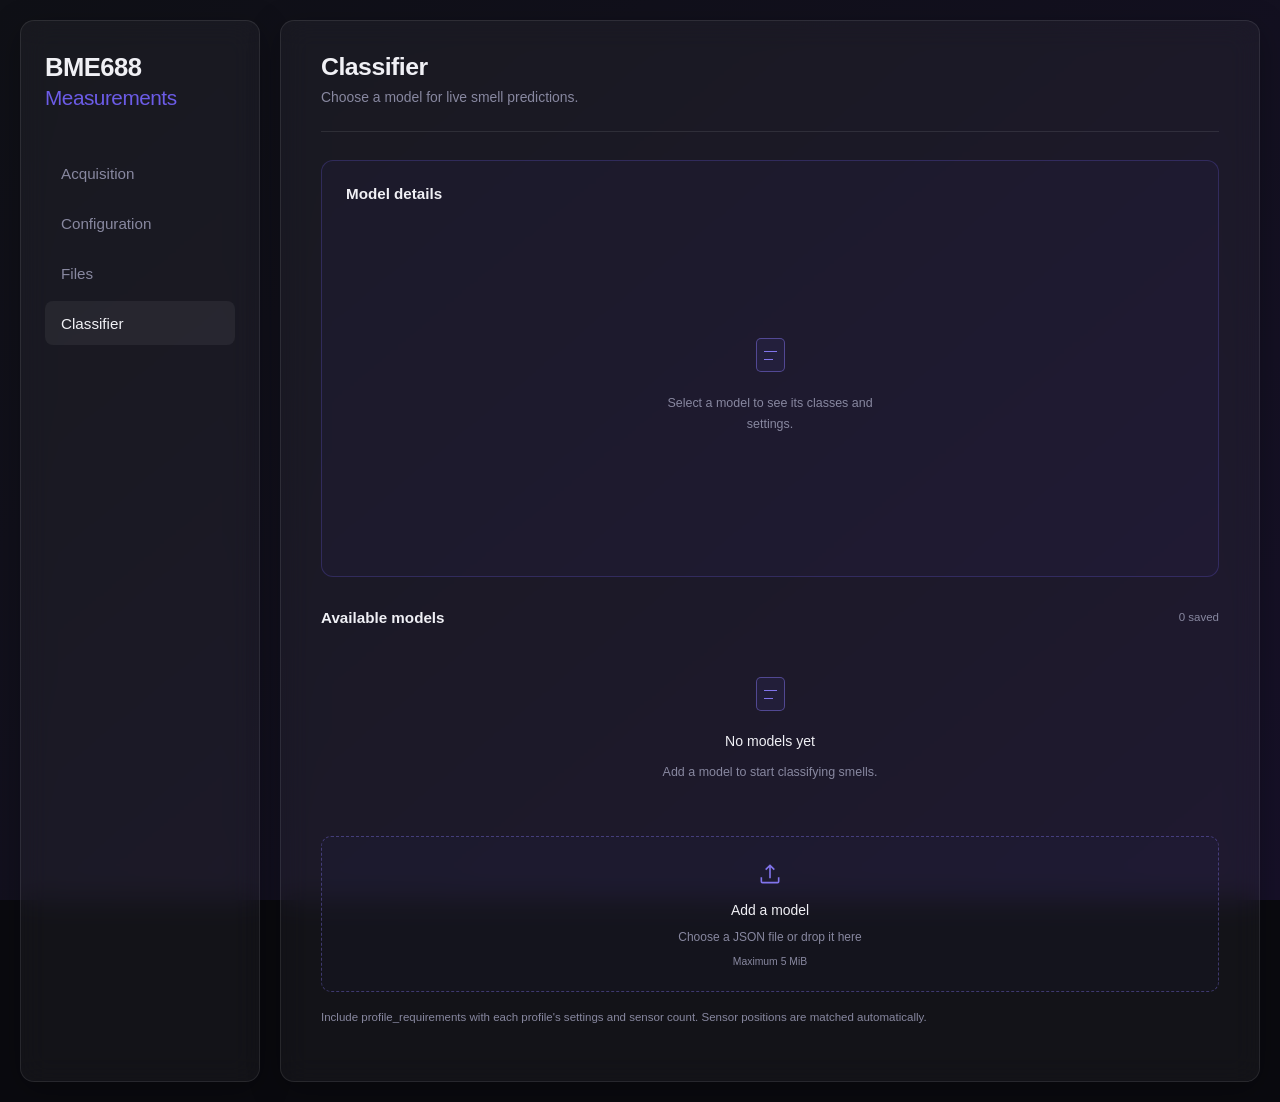
==== interface/classifier.html @ 6afa2d67 "added classifier page with profile checks" ====
<!DOCTYPE html>
<html lang="en">
<head>
    <meta charset="UTF-8">
    <meta name="viewport" content="width=device-width, initial-scale=1.0">
    <title>BME688 Measurements – Classifier</title>
    <link rel="stylesheet" href="css/styles.css">
    <link rel="stylesheet" href="css/classifier.css">
</head>
<body>
    <header class="mobile-topbar">
        <span class="mobile-logo">BME688 <span>Measurements</span></span>
        <div class="mobile-nav-links">
            <a href="index.html">Acquisition</a>
            <a href="config.html">Config</a>
            <a href="files.html">Files</a>
            <a href="classifier.html" class="active" aria-current="page">Classifier</a>
        </div>
    </header>

    <div class="desktop-layout">
        <aside class="sidebar glass-panel">
            <div class="logo">
                <h2>BME688<br><span>Measurements</span></h2>
            </div>
            <nav>
                <a href="index.html">Acquisition</a>
                <a href="config.html">Configuration</a>
                <a href="files.html">Files</a>
                <a href="classifier.html" class="active" aria-current="page">Classifier</a>
            </nav>
        </aside>

        <main class="content-area classifier-content">
            <section id="classifier-panel" class="classifier-panel glass-panel" aria-labelledby="classifier-heading" hidden>
                <div class="classifier-page-header">
                    <div>
                        <h1 id="classifier-heading">Classifier</h1>
                        <p>Choose a model for live smell predictions.</p>
                    </div>
                </div>

                <div class="classifier-layout">
                    <section class="classifier-details" aria-labelledby="classifier-details-heading">
                        <div class="classifier-section-heading">
                            <h2 id="classifier-details-heading">Selected model</h2>
                        </div>
                        <div id="classifier-details-empty" class="classifier-details-empty">
                            <span class="model-symbol" aria-hidden="true"></span>
                            <p>Select a model to see its classes and settings.</p>
                        </div>
                        <div id="classifier-details-body" hidden>
                            <h3 id="classifier-model-name" class="classifier-model-name"></h3>
                            <p id="classifier-model-description" class="classifier-model-description"></p>
                            <div class="classifier-detail-section">
                                <h4>Smell classes</h4>
                                <div class="classifier-tags" id="classifier-classes"></div>
                            </div>
                            <dl class="classifier-facts" id="classifier-facts"></dl>
                            <div class="classifier-detail-section">
                                <h4>Required heater profiles</h4>
                                <div class="classifier-tags profile-tags" id="classifier-profiles"></div>
                                <p class="classifier-profile-note">Match the profile settings and number of sensors. You can assign them to any sensor positions.</p>
                            </div>
                            <details class="classifier-settings">
                                <summary>Model settings <span class="classifier-chevron" aria-hidden="true"></span></summary>
                                <dl class="classifier-facts" id="classifier-file-facts"></dl>
                                <button id="classifier-remove" class="btn classifier-remove-button" type="button">Remove model</button>
                            </details>
                        </div>
                    </section>

                    <section class="classifier-library" aria-labelledby="classifier-library-heading">
                        <div class="classifier-section-heading">
                            <h2 id="classifier-library-heading">Available models</h2>
                            <span id="classifier-count" class="classifier-label">0 saved</span>
                        </div>
                        <div id="classifier-list" class="classifier-list"></div>
                        <div id="classifier-empty" class="classifier-empty" hidden>
                            <span class="model-symbol" aria-hidden="true"></span>
                            <h3>No models yet</h3>
                            <p>Add a model to start classifying smells.</p>
                        </div>
                        <p class="classifier-inline-notice" id="classifier-notice" role="status" aria-live="polite"></p>
                        <div class="classifier-add-model" id="classifier-add-model">
                            <label class="classifier-upload" id="classifier-upload" for="classifier-file">
                                <svg viewBox="0 0 24 24" fill="none" stroke="currentColor" stroke-width="1.5" aria-hidden="true"><path d="M12 16V4m-4 4 4-4 4 4M4 15v4a1 1 0 0 0 1 1h14a1 1 0 0 0 1-1v-4"/></svg>
                                <strong>Add a model</strong>
                                <span>Choose a JSON file or drop it here</span>
                                <small>Maximum 5 MiB</small>
                                <input id="classifier-file" type="file" accept=".json,application/json">
                            </label>
                            <p class="classifier-profile-note classifier-upload-note">Include profile_requirements with each profile's settings and sensor count. Sensor positions are matched automatically.</p>
                        </div>
                    </section>
                </div>
            </section>
        </main>
    </div>

    <dialog class="session-dialog" id="classifier-remove-dialog" aria-labelledby="classifier-remove-title">
        <form class="session-form" method="dialog">
            <h3 id="classifier-remove-title">Remove this model?</h3>
            <p id="classifier-remove-message"></p>
            <div class="session-actions">
                <button class="btn btn-outline" value="cancel">Cancel</button>
                <button class="btn classifier-remove-button" value="remove">Remove</button>
            </div>
        </form>
    </dialog>

    <script src="js/heater-profiles.js"></script>
    <script src="js/classifier-store.js"></script>
    <script src="js/classifier.js"></script>
</body>
</html>
---- interface/css/styles.css ----
/* variables */
:root {
    --bg:            #0a0a0f;
    --bg-grad:       linear-gradient(140deg, #0f1016 0%, #161028 100%);
    --glass:         rgba(255,255,255,0.04);
    --glass-border:  rgba(255,255,255,0.09);
    --text:          #f0f0f5;
    --muted:         #8888a0;
    --primary:       #6c5ce7;
    --primary-h:     #8174eb;
    --success:       #00b894;
    --danger:        #d63031;
    --danger-h:      #e74c3c;
    --sidebar-w:     240px;
    --topbar-h:      60px;
    --font-ui:       'Outfit', sans-serif;
    --font-data:     'Inter', sans-serif;
    --radius:        14px;
}

/* base */
*, *::before, *::after { box-sizing: border-box; margin: 0; padding: 0; }

body {
    background: var(--bg) var(--bg-grad) fixed;
    color: var(--text);
    font-family: var(--font-data);
    min-height: 100dvh;
    -webkit-font-smoothing: antialiased;
}

.glass-panel {
    background: var(--glass);
    backdrop-filter: blur(14px);
    -webkit-backdrop-filter: blur(14px);
    border: 1px solid var(--glass-border);
    border-radius: var(--radius);
    box-shadow: 0 8px 32px rgba(0,0,0,0.28);
}

/* mobile navigation */
.mobile-topbar {
    display: none;
    position: fixed;
    top: 0; left: 0; right: 0;
    height: var(--topbar-h);
    z-index: 100;
    background: rgba(10,10,15,0.92);
    backdrop-filter: blur(16px);
    -webkit-backdrop-filter: blur(16px);
    border-bottom: 1px solid var(--glass-border);
    padding: 0 1.2rem;
    align-items: center;
    justify-content: space-between;
}

.mobile-logo {
    font-family: var(--font-ui);
    font-weight: 800;
    font-size: 1.1rem;
    letter-spacing: -0.3px;
}
.mobile-logo span {
    color: var(--primary);
    font-weight: 300;
}

.mobile-nav-links {
    display: flex;
    gap: 0.4rem;
}
.mobile-nav-links a {
    text-decoration: none;
    color: var(--muted);
    padding: 0.45rem 0.9rem;
    border-radius: 8px;
    font-size: 0.9rem;
    font-weight: 500;
    transition: background 0.2s, color 0.2s;
}
.mobile-nav-links a.active,
.mobile-nav-links a:hover {
    background: rgba(255,255,255,0.07);
    color: var(--text);
}

/* desktop layout */
.desktop-layout {
    display: flex;
    min-height: 100dvh;
    padding: 1.25rem;
    gap: 1.25rem;
}

.sidebar {
    width: var(--sidebar-w);
    flex-shrink: 0;
    padding: 2rem 1.5rem;
    display: flex;
    flex-direction: column;
}

.logo h2 {
    font-family: var(--font-ui);
    font-weight: 800;
    font-size: 1.6rem;
    line-height: 1.15;
    letter-spacing: -0.5px;
}
.logo h2 span {
    color: var(--primary);
    font-weight: 300;
    font-size: 1.3rem;
}

nav {
    margin-top: 2.5rem;
    display: flex;
    flex-direction: column;
    gap: 0.35rem;
}
nav a {
    text-decoration: none;
    color: var(--muted);
    padding: 0.85rem 1rem;
    border-radius: 8px;
    font-weight: 500;
    font-size: 0.95rem;
    transition: background 0.2s, color 0.2s;
}
nav a:hover,
nav a.active {
    background: rgba(255,255,255,0.06);
    color: var(--text);
}

.content-area {
    flex: 1;
    display: flex;
    flex-direction: column;
    min-width: 0;
}

/* acquisition */
.acq-layout {
    display: flex;
    gap: 1.25rem;
    flex: 1;
    align-items: stretch;
}

.acquisition-panel {
    display: flex;
    flex-direction: column;
    align-items: center;
    justify-content: center;
    gap: 1.75rem;
    padding: 3rem 2rem;
    flex: 1;
}

.duration-control {
    width: 220px;
    display: flex;
    flex-direction: column;
    gap: 7px;
    text-align: center;
}
.duration-control label {
    color: var(--muted);
    font-size: 0.78rem;
    font-weight: 600;
    letter-spacing: 0.06em;
    text-transform: uppercase;
}
.duration-control span {
    color: var(--muted);
    font-size: 0.72rem;
    line-height: 1.35;
}
.duration-control select:disabled {
    cursor: default;
    opacity: 0.55;
}

.massive-toggle {
    width: 190px;
    height: 190px;
    border-radius: 50%;
    border: 4px solid rgba(255,255,255,0.09);
    font-family: var(--font-ui);
    font-weight: 800;
    font-size: 2.2rem;
    color: #fff;
    cursor: pointer;
    transition: transform 0.35s cubic-bezier(0.175,0.885,0.32,1.275),
                box-shadow 0.35s ease,
                background 0.25s ease;
}
.massive-toggle.start {
    background: var(--primary);
}
.massive-toggle.start:hover {
    background: var(--primary-h);
    transform: translateY(-5px);
    box-shadow: 0 20px 45px rgba(108,92,231,0.45);
}
.massive-toggle.start:active { transform: translateY(1px); }

.massive-toggle.stop {
    background: var(--danger);
}
.massive-toggle.stop:hover {
    background: var(--danger-h);
    transform: translateY(-5px);
    box-shadow: 0 20px 45px rgba(214,48,49,0.45);
}

.status-log {
    display: flex;
    flex-direction: column;
    align-items: center;
    gap: 6px;
    min-height: 52px;
    text-align: center;
    transition: opacity 0.3s;
}

.success-text  { color: var(--success); font-weight: 500; font-size: 0.95rem; }
.stopped-text  { color: var(--muted);   font-weight: 400; font-size: 0.9rem;  }

.session-dialog {
    width: min(420px, calc(100% - 2rem));
    max-height: calc(100dvh - 2rem);
    margin: auto;
    padding: 0;
    color: var(--text);
    background: #15131f;
    border: 1px solid var(--glass-border);
    border-radius: var(--radius);
    box-shadow: 0 20px 70px rgba(0,0,0,0.6);
    overflow-y: auto;
}
.session-dialog::backdrop {
    background: rgba(0,0,0,0.72);
    backdrop-filter: blur(5px);
}
.session-form {
    display: flex;
    flex-direction: column;
    gap: 0.9rem;
    padding: 1.6rem;
}
.session-form h3 {
    font-family: var(--font-ui);
    font-size: 1.2rem;
}
.session-form > p:not(.session-error) {
    color: var(--muted);
    font-size: 0.86rem;
}
.session-form label {
    color: var(--muted);
    font-size: 0.78rem;
    font-weight: 600;
    text-transform: uppercase;
    letter-spacing: 0.06em;
    margin-top: 0.35rem;
}
.session-error {
    min-height: 1.1rem;
    color: var(--danger);
    font-size: 0.82rem;
}
.session-actions {
    display: flex;
    justify-content: flex-end;
    gap: 0.75rem;
}
.session-actions .btn {
    min-width: 100px;
}

.mini-sensor-grid {
    display: grid;
    grid-template-columns: repeat(4, 1fr);
    gap: 12px;
    margin-top: 0.5rem;
    justify-items: center;
    width: 140px;
}
.mini-sensor-dot {
    width: 18px;
    height: 18px;
    border-radius: 50%;
    background: var(--dot-color, var(--muted));
    box-shadow: 0 0 6px var(--dot-color, transparent), inset 0 2px 4px rgba(0,0,0,0.3);
}

.live-data-panel {
    width: 440px;
    flex: 0 0 440px;
    display: flex;
    flex-direction: column;
    padding: 1.75rem;
    min-width: 0;
}

.live-header {
    display: flex;
    justify-content: space-between;
    align-items: center;
    margin-bottom: 1.5rem;
    padding-bottom: 1rem;
    border-bottom: 1px solid var(--glass-border);
}
.live-header h3 {
    font-family: var(--font-ui);
    font-size: 1.1rem;
    font-weight: 600;
}

.update-badge {
    font-size: 0.78rem;
    color: var(--muted);
    background: rgba(0,0,0,0.22);
    padding: 4px 10px;
    border-radius: 20px;
    border: 1px solid var(--glass-border);
}
.update-badge.live {
    color: var(--success);
    border-color: var(--success);
}

.live-readings {
    flex: 1;
    display: grid;
    grid-template-columns: repeat(2, minmax(0, 1fr));
    gap: 0.8rem;
    align-content: start;
    width: 100%;
    min-width: 0;
}

.idle-msg {
    color: var(--muted);
    font-size: 0.9rem;
    font-style: italic;
    margin: auto;
    text-align: center;
}

.live-readings > .idle-msg {
    grid-column: 1 / -1;
    justify-self: center;
}

.reading-row {
    display: flex;
    flex-direction: column;
    gap: 0.6rem;
}

.reading-card {
    background: rgba(0,0,0,0.2);
    border: 1px solid var(--glass-border);
    border-radius: 12px;
    padding: 1.2rem 1.2rem;
    display: flex;
    flex-direction: column;
    gap: 12px;
    min-width: 0;
}
.reading-card .rc-label {
    font-size: 0.8rem;
    color: var(--primary);
    text-transform: uppercase;
    letter-spacing: 0.08em;
    font-weight: 700;
    border-bottom: 1px solid rgba(255,255,255,0.06);
    padding-bottom: 8px;
    text-align: center;
    overflow-wrap: anywhere;
}
.rc-metrics {
    display: grid;
    grid-template-columns: repeat(2, minmax(0, 1fr));
    gap: 12px 8px;
    align-items: end;
    justify-items: center;
}
.rc-metric {
    display: flex;
    flex-direction: column;
    gap: 2px;
    align-items: center;
    min-width: 0;
    text-align: center;
}
.rc-metric:nth-child(3) {
    grid-column: 1 / -1;
}
.rc-metric.gas-metric {
    width: auto;
    grid-column: 1 / -1;
}
.rc-m-label {
    font-size: 0.65rem;
    color: var(--muted);
    letter-spacing: 0.1em;
    font-weight: 600;
}
.reading-card .rc-value {
    font-family: var(--font-ui);
    font-size: 1.4rem;
    font-weight: 700;
    letter-spacing: -0.5px;
    color: #fff;
    max-width: 100%;
    white-space: nowrap;
}
.reading-card .rc-unit {
    font-size: 0.85rem;
    color: var(--muted);
    margin-left: 3px;
    font-weight: 500;
}



.live-footer {
    margin-top: 1.25rem;
    padding-top: 0.75rem;
    border-top: 1px solid var(--glass-border);
    font-size: 0.78rem;
    color: var(--muted);
    text-align: right;
}

/* configuration */
.config-content {
    justify-content: flex-start;
}

.config-layout {
    display: flex;
    flex-direction: column;
    gap: 1.5rem;
    align-items: stretch;
}

.preset-card {
    padding: 2rem 2.5rem;
    display: flex;
    flex-direction: column;
}

.sensor-grid-card {
    padding: 2rem 2.5rem;
    display: flex;
    flex-direction: column;
}

.preset-card h3, .sensor-grid-card h3 {
    font-family: var(--font-ui);
    font-size: 1.15rem;
    font-weight: 600;
}

.preset-header {
    display: flex;
    flex-wrap: wrap;
    gap: 10px;
    align-items: center;
    margin-bottom: 1.5rem;
    border-bottom: 1px solid var(--glass-border);
    padding-bottom: 1rem;
    position: relative;
}

.preset-list {
    display: flex;
    gap: 8px;
    flex-wrap: wrap;
    flex: 1;
}

.preset-actions {
    display: flex;
    align-items: center;
    gap: 8px;
    z-index: 10;
}

.preset-help {
    position: static;
}

.preset-help-button {
    width: 24px;
    height: 24px;
    padding: 0;
    display: grid;
    place-items: center;
    border: 1px solid var(--glass-border);
    border-radius: 50%;
    background: transparent;
    color: var(--muted);
    font-family: var(--font-ui);
    font-size: 0.78rem;
    font-weight: 700;
    cursor: default;
    transition: color 0.2s, border-color 0.2s, background 0.2s;
}

.preset-help-button:hover,
.preset-help-button:focus-visible,
.preset-help.is-open .preset-help-button {
    color: var(--text);
    border-color: var(--primary);
    background: rgba(108,92,231,0.12);
    outline: none;
}

.preset-help-card {
    position: absolute;
    top: calc(100% + 10px);
    left: 50%;
    width: 290px;
    padding: 14px;
    border: 1px solid var(--glass-border);
    border-radius: 10px;
    background: #171720;
    box-shadow: 0 12px 30px rgba(0,0,0,0.38);
    color: var(--muted);
    font-size: 0.76rem;
    line-height: 1.4;
    opacity: 0;
    visibility: hidden;
    transform: translate(-50%, -4px);
    transition: opacity 0.15s, transform 0.15s, visibility 0.15s;
}

.preset-help-button:focus-visible + .preset-help-card,
.preset-help.is-open .preset-help-card {
    opacity: 1;
    visibility: visible;
    transform: translate(-50%, 0);
}

@media (hover: hover) {
    .preset-help:hover .preset-help-card {
        opacity: 1;
        visibility: visible;
        transform: translate(-50%, 0);
    }
}

.preset-help-card p {
    margin-bottom: 9px;
    color: var(--text);
}

.preset-help-card dl {
    display: grid;
    gap: 5px;
}

.preset-help-card dl div {
    display: grid;
    grid-template-columns: 64px 1fr;
    gap: 8px;
}

.preset-help-card dt {
    color: var(--primary-h);
    font-weight: 700;
}

.preset-pill {
    padding: 6px 14px;
    border-radius: 20px;
    font-size: 0.85rem;
    font-weight: 600;
    cursor: pointer;
    border: 1px solid transparent;
    background: rgba(0,0,0,0.3);
    color: var(--muted);
    transition: all 0.2s;
    display: flex;
    align-items: center;
    gap: 6px;
}
.preset-pill .color-dot {
    width: 10px; 
    height: 10px; 
    border-radius: 50%;
}
.preset-pill.active {
    background: rgba(255,255,255,0.1);
    color: var(--text);
    border-color: currentColor;
}

.preset-delete-btn {
    background: none;
    border: none;
    color: inherit;
    cursor: pointer;
    font-size: 1rem;
    line-height: 1;
    padding: 0 0 0 4px;
    opacity: 0.4;
    transition: opacity 0.2s;
    font-weight: 700;
}
.preset-delete-btn:hover {
    opacity: 1;
}

.editor-row {
    display: flex;
    gap: 1rem;
    margin-bottom: 1.25rem;
    flex-wrap: wrap;
}

.field-group {
    display: flex;
    flex-direction: column;
    gap: 6px;
    flex: 1;
    min-width: 180px;
}
.field-group label,
.steps-label {
    font-size: 0.82rem;
    color: var(--muted);
    font-weight: 500;
    text-transform: uppercase;
    letter-spacing: 0.06em;
}

.text-input {
    background: rgba(0,0,0,0.22);
    border: 1px solid var(--glass-border);
    color: var(--text);
    padding: 0.75rem 1rem;
    border-radius: 8px;
    font-family: var(--font-data);
    font-size: 0.95rem;
    outline: none;
    transition: border-color 0.2s;
    width: 100%;
}
.text-input:focus { border-color: var(--primary); }

select {
    background: rgba(0,0,0,0.22);
    border: 1px solid var(--glass-border);
    color: var(--text);
    padding: 0.75rem 1rem;
    border-radius: 8px;
    font-family: var(--font-data);
    font-size: 0.95rem;
    outline: none;
    transition: border-color 0.2s;
    appearance: none;
    cursor: pointer;
    width: 100%;
}
select:focus { border-color: var(--primary); }

.steps-section {
    display: flex;
    flex-direction: column;
    gap: 6px;
}

.steps-container {
    display: flex;
    gap: 8px;
    overflow-x: auto;
    padding-bottom: 8px;
}

.step-input-group {
    display: flex;
    flex-direction: column;
    align-items: center;
    background: rgba(0,0,0,0.22);
    padding: 8px 6px;
    border-radius: 8px;
    border: 1px solid var(--glass-border);
    min-width: 58px;
    flex-shrink: 0;
}
.step-input-group span {
    font-size: 0.65rem;
    color: var(--muted);
    margin-bottom: 4px;
    text-transform: uppercase;
    font-weight: 600;
}
.step-input-group input {
    width: 100%;
    background: transparent;
    border: none;
    border-bottom: 1px solid rgba(255,255,255,0.18);
    color: var(--text);
    text-align: center;
    font-size: 0.95rem;
    padding: 4px 0;
    margin-bottom: 6px;
    outline: none;
    font-family: var(--font-ui);
    font-weight: 600;
    -moz-appearance: textfield;
}
.step-input-group input:last-child { margin-bottom: 0; }
.step-input-group input:focus { border-bottom-color: var(--primary); }
.step-input-group input[type="number"]::-webkit-inner-spin-button,
.step-input-group input[type="number"]::-webkit-outer-spin-button { -webkit-appearance: none; }

.sensor-grid {
    display: grid;
    grid-template-columns: repeat(4, 1fr);
    gap: 16px;
    margin-top: 1.25rem;
}
.sensor-item {
    background: rgba(0,0,0,0.3);
    border: 2px solid var(--glass-border);
    border-radius: 12px;
    padding: 1.25rem 1rem;
    text-align: center;
    cursor: pointer;
    transition: all 0.2s;
    display: flex;
    flex-direction: column;
    gap: 5px;
    position: relative;
    overflow: hidden;
}
.sensor-item::before {
    content: '';
    position: absolute;
    top: 0; left: 0; right: 0; bottom: 0;
    background: currentColor;
    opacity: 0.1;
    z-index: 0;
}
.sensor-item:hover {
    transform: translateY(-2px);
    box-shadow: 0 4px 12px rgba(0,0,0,0.2);
}
.sensor-item h4 {
    font-family: var(--font-ui);
    font-size: 1.2rem;
    margin: 0;
    position: relative;
    z-index: 1;
    color: #fff;
}
.sensor-item span {
    font-size: 0.75rem;
    font-weight: 600;
    opacity: 0.9;
    position: relative;
    z-index: 1;
    color: #fff;
}

.muted-text {
    color: var(--muted);
}

.btn {
    border: none;
    padding: 0.8rem 1.8rem;
    border-radius: 8px;
    font-family: var(--font-ui);
    font-weight: 600;
    cursor: pointer;
    transition: background 0.2s, box-shadow 0.2s, transform 0.15s;
    font-size: 1rem;
}
.btn-sm {
    padding: 6px 12px;
    font-size: 0.85rem;
}
.btn-outline {
    background: transparent;
    border: 1px solid var(--primary);
    color: var(--primary);
}
.btn-outline:hover {
    background: var(--primary);
    color: #fff;
}
.btn-primary { background: var(--primary); color: #fff; }
.btn-primary:hover {
    background: var(--primary-h);
    box-shadow: 0 0 18px rgba(108,92,231,0.4);
}
.btn-primary:active { transform: translateY(1px); }

/* files */
.files-content {
    justify-content: flex-start;
}

.files-panel {
    padding: 2rem 2.5rem;
    min-height: calc(100dvh - 2.5rem);
}

.files-header {
    display: flex;
    align-items: center;
    justify-content: space-between;
    gap: 2rem;
    padding-bottom: 1.5rem;
    border-bottom: 1px solid var(--glass-border);
}

.files-header h1 {
    font-family: var(--font-ui);
    font-size: 1.55rem;
    letter-spacing: -0.02em;
}

.files-header p {
    margin-top: 0.35rem;
    color: var(--muted);
    font-size: 0.87rem;
}

.file-search {
    width: min(320px, 42%);
    display: flex;
    align-items: center;
    gap: 0.7rem;
    padding: 0 0.9rem;
    border: 1px solid var(--glass-border);
    border-radius: 9px;
    background: rgba(0,0,0,0.2);
}

.file-search:focus-within {
    border-color: var(--primary);
}

.file-search input {
    width: 100%;
    min-width: 0;
    padding: 0.75rem 0;
    border: 0;
    outline: 0;
    background: transparent;
    color: var(--text);
    font: inherit;
    font-size: 0.87rem;
}

.file-search input::-webkit-search-cancel-button {
    filter: invert(1);
    opacity: 0.5;
}

.search-icon {
    width: 14px;
    height: 14px;
    flex: 0 0 auto;
    border: 1.5px solid var(--muted);
    border-radius: 50%;
    position: relative;
}

.search-icon::after {
    content: '';
    width: 6px;
    height: 1.5px;
    position: absolute;
    right: -5px;
    bottom: -2px;
    background: var(--muted);
    transform: rotate(45deg);
    border-radius: 2px;
}

.files-summary {
    display: flex;
    align-items: center;
    gap: 0.65rem;
    padding: 1.15rem 0 0.2rem;
    color: var(--muted);
    font-size: 0.76rem;
}

.files-summary i {
    width: 3px;
    height: 3px;
    border-radius: 50%;
    background: var(--muted);
    opacity: 0.55;
}

.selection-bar {
    min-height: 48px;
    display: flex;
    align-items: center;
    justify-content: space-between;
    gap: 1rem;
    margin-top: 1rem;
    padding: 0.55rem 0.65rem 0.55rem 1rem;
    border: 1px solid rgba(108,92,231,0.4);
    border-radius: 9px;
    background: rgba(108,92,231,0.1);
    color: var(--primary-h);
    font-size: 0.8rem;
    font-weight: 600;
}

.selection-bar[hidden] {
    display: none;
}

.selection-bar > div {
    display: flex;
    align-items: center;
    gap: 0.45rem;
}

.selection-clear {
    padding: 0.45rem 0.7rem;
    border: 0;
    background: transparent;
    color: var(--muted);
    font: inherit;
    font-size: 0.75rem;
    cursor: pointer;
}

.selection-clear:hover {
    color: var(--text);
}

.delete-action {
    padding: 0.45rem 0.7rem;
    border: 1px solid rgba(214,48,49,0.5);
    border-radius: 7px;
    background: transparent;
    color: #ff7675;
    font: inherit;
    font-size: 0.72rem;
    font-weight: 600;
    cursor: pointer;
}

.delete-action:hover {
    border-color: var(--danger);
    background: rgba(214,48,49,0.12);
}

.measurement-list {
    display: flex;
    flex-direction: column;
}

.measurement-group {
    padding: 1.6rem 0;
    border-bottom: 1px solid var(--glass-border);
}

.measurement-group:last-child {
    border-bottom: 0;
}

.measurement-heading {
    display: flex;
    align-items: center;
    gap: 0.8rem;
    margin-bottom: 0.9rem;
}

.measurement-title {
    min-width: 0;
    flex: 1;
}

.measurement-heading h2 {
    font-family: var(--font-ui);
    font-size: 1rem;
    font-weight: 650;
}

.measurement-heading p {
    margin-top: 0.12rem;
    color: var(--muted);
    font-size: 0.73rem;
}

.folder-icon {
    width: 30px;
    height: 23px;
    flex: 0 0 auto;
    position: relative;
    border: 1px solid rgba(129,116,235,0.6);
    border-radius: 4px;
    background: rgba(108,92,231,0.13);
}

.folder-icon::before {
    content: '';
    width: 12px;
    height: 4px;
    position: absolute;
    top: -5px;
    left: 3px;
    border: 1px solid rgba(129,116,235,0.6);
    border-bottom: 0;
    border-radius: 3px 3px 0 0;
    background: rgba(108,92,231,0.13);
}

.select-control {
    width: 18px;
    height: 18px;
    flex: 0 0 18px;
    display: inline-grid;
    place-items: center;
    cursor: pointer;
}

.select-control input {
    position: absolute;
    opacity: 0;
    pointer-events: none;
}

.select-control span {
    width: 16px;
    height: 16px;
    display: block;
    position: relative;
    border: 1px solid rgba(255,255,255,0.24);
    border-radius: 4px;
    background: rgba(0,0,0,0.18);
}

.select-control input:focus-visible + span {
    outline: 2px solid var(--primary);
    outline-offset: 2px;
}

.select-control input:checked + span,
.select-control input:indeterminate + span {
    border-color: var(--primary);
    background: var(--primary);
}

.select-control input:checked + span::after {
    content: '';
    width: 7px;
    height: 4px;
    position: absolute;
    left: 3px;
    top: 4px;
    border-left: 1.5px solid #fff;
    border-bottom: 1.5px solid #fff;
    transform: rotate(-45deg);
}

.select-control input:indeterminate + span::after {
    content: '';
    width: 8px;
    height: 1.5px;
    position: absolute;
    left: 3px;
    top: 6px;
    border-radius: 2px;
    background: #fff;
}

.download-action,
.icon-download,
.file-download {
    border: 1px solid rgba(108,92,231,0.55);
    background: transparent;
    color: var(--primary-h);
    font-family: var(--font-ui);
    cursor: pointer;
    transition: color 0.2s, border-color 0.2s, background 0.2s;
}

.download-action:hover,
.icon-download:hover,
.file-download:hover {
    border-color: var(--primary);
    background: rgba(108,92,231,0.14);
    color: var(--text);
}

.download-action {
    display: inline-flex;
    align-items: center;
    justify-content: center;
    gap: 0.45rem;
    padding: 0.48rem 0.7rem;
    border-radius: 7px;
    font-size: 0.72rem;
    font-weight: 600;
}

.run-list {
    display: flex;
    flex-direction: column;
    gap: 0.55rem;
    padding-left: 2.65rem;
}

.run-item {
    border: 1px solid var(--glass-border);
    border-radius: 10px;
    background: rgba(0,0,0,0.16);
    overflow: hidden;
}

.run-head {
    min-height: 58px;
    display: grid;
    grid-template-columns: 18px minmax(210px, 1fr) 72px 70px 68px 34px;
    align-items: center;
    gap: 0.7rem;
    padding: 0.55rem 0.7rem 0.55rem 1rem;
}

.run-head:hover {
    background: rgba(255,255,255,0.035);
}

.run-toggle {
    width: 100%;
    min-width: 0;
    display: grid;
    grid-template-columns: 16px minmax(0, 1fr);
    align-items: center;
    gap: 0.8rem;
    padding: 0;
    border: 0;
    background: transparent;
    color: var(--text);
    text-align: left;
    cursor: pointer;
}

.run-toggle:hover {
    color: var(--primary-h);
}

.run-chevron {
    width: 7px;
    height: 7px;
    border-right: 1.5px solid var(--muted);
    border-bottom: 1.5px solid var(--muted);
    transform: rotate(-45deg);
    transition: transform 0.18s;
}

.run-item.is-open .run-chevron {
    transform: rotate(45deg) translate(-2px, -2px);
}

.run-primary {
    min-width: 0;
    display: flex;
    flex-direction: column;
    gap: 0.2rem;
}

.run-primary strong {
    font-size: 0.85rem;
    font-weight: 550;
}

.run-primary small {
    overflow: hidden;
    color: var(--muted);
    font-size: 0.69rem;
    text-overflow: ellipsis;
    white-space: nowrap;
}

.run-meta,
.run-size,
.file-size {
    color: var(--muted);
    font-size: 0.75rem;
    white-space: nowrap;
}

.run-size,
.file-size {
    text-align: right;
}

.icon-download {
    width: 34px;
    height: 34px;
    display: inline-grid;
    place-items: center;
    border-radius: 6px;
}

.run-files {
    display: none;
    border-top: 1px solid var(--glass-border);
    background: rgba(0,0,0,0.13);
}

.run-item.is-open .run-files {
    display: block;
}

.file-row {
    min-height: 49px;
    display: grid;
    grid-template-columns: 18px 36px minmax(0, 1fr) 60px 105px;
    align-items: center;
    gap: 0.8rem;
    padding: 0.45rem 1rem;
    border-bottom: 1px solid rgba(255,255,255,0.045);
}

.file-row:last-child {
    border-bottom: 0;
}

.csv-badge {
    padding: 3px 5px;
    border: 1px solid rgba(0,184,148,0.35);
    border-radius: 4px;
    background: rgba(0,184,148,0.08);
    color: var(--success);
    font-size: 0.6rem;
    font-weight: 700;
    text-align: center;
}

.file-name {
    min-width: 0;
    overflow: hidden;
    font-size: 0.78rem;
    text-overflow: ellipsis;
    white-space: nowrap;
}

.file-download {
    display: inline-flex;
    align-items: center;
    justify-content: center;
    gap: 0.45rem;
    padding: 0.42rem 0.65rem;
    border-radius: 6px;
    font-size: 0.72rem;
    font-weight: 600;
}

.download-icon {
    width: 11px;
    height: 11px;
    position: relative;
    border-bottom: 1.5px solid currentColor;
}

.download-icon::before {
    content: '';
    width: 1.5px;
    height: 8px;
    position: absolute;
    left: 5px;
    top: -2px;
    background: currentColor;
}

.download-icon::after {
    content: '';
    width: 5px;
    height: 5px;
    position: absolute;
    left: 3px;
    top: 2px;
    border-right: 1.5px solid currentColor;
    border-bottom: 1.5px solid currentColor;
    transform: rotate(45deg);
}

.files-empty {
    min-height: 360px;
    display: flex;
    flex-direction: column;
    align-items: center;
    justify-content: center;
    text-align: center;
}

.files-empty[hidden] {
    display: none;
}

.files-loading,
.files-locked {
    min-height: 300px;
    display: flex;
    flex-direction: column;
    align-items: center;
    justify-content: center;
    color: var(--muted);
    font-size: 0.85rem;
    text-align: center;
}

.files-loading[hidden],
.files-locked[hidden] {
    display: none;
}

.files-locked h2 {
    color: var(--danger-h);
    font-family: var(--font-ui);
    font-size: 1rem;
}

.files-locked p {
    margin-top: 0.45rem;
}

.files-empty h2 {
    margin-top: 1rem;
    font-family: var(--font-ui);
    font-size: 1rem;
}

.files-empty p {
    margin-top: 0.4rem;
    color: var(--muted);
    font-size: 0.8rem;
}

.empty-folder {
    width: 46px;
    height: 34px;
    border: 1px solid var(--glass-border);
    border-radius: 6px;
    background: rgba(255,255,255,0.025);
}

.files-notice {
    position: fixed;
    left: 50%;
    bottom: 1.5rem;
    z-index: 200;
    max-width: calc(100% - 2rem);
    padding: 0.7rem 1rem;
    border: 1px solid var(--glass-border);
    border-radius: 8px;
    background: #1c1a28;
    box-shadow: 0 10px 35px rgba(0,0,0,0.45);
    color: var(--text);
    font-size: 0.78rem;
    opacity: 0;
    pointer-events: none;
    transform: translate(-50%, 12px);
    transition: opacity 0.2s, transform 0.2s;
}

.files-notice.is-visible {
    opacity: 1;
    transform: translate(-50%, 0);
}

.files-notice.is-error {
    border-color: rgba(214,48,49,0.55);
    color: #ff7675;
}

.confirm-overlay {
    position: fixed;
    inset: 0;
    z-index: 300;
    display: grid;
    place-items: center;
    padding: 1rem;
    background: rgba(5,4,10,0.72);
    backdrop-filter: blur(5px);
}

.confirm-overlay[hidden] {
    display: none;
}

.confirm-dialog {
    width: min(410px, 100%);
    padding: 1.4rem;
    border: 1px solid var(--glass-border);
    border-radius: 12px;
    background: #1c1a28;
    box-shadow: 0 20px 60px rgba(0,0,0,0.55);
}

.confirm-dialog h2 {
    font-family: var(--font-ui);
    font-size: 1rem;
}

.confirm-dialog p {
    margin-top: 0.55rem;
    color: var(--muted);
    font-size: 0.8rem;
    line-height: 1.55;
}

.confirm-actions {
    display: flex;
    justify-content: flex-end;
    gap: 0.6rem;
    margin-top: 1.3rem;
}

.confirm-cancel,
.confirm-delete {
    padding: 0.55rem 0.85rem;
    border-radius: 7px;
    font: inherit;
    font-size: 0.76rem;
    font-weight: 600;
    cursor: pointer;
}

.confirm-cancel {
    border: 1px solid var(--glass-border);
    background: transparent;
    color: var(--text);
}

.confirm-delete {
    border: 1px solid var(--danger);
    background: var(--danger);
    color: #fff;
}

.confirm-cancel:disabled,
.confirm-delete:disabled {
    cursor: default;
    opacity: 0.55;
}

.files-busy .folder-download,
.files-busy .run-download,
.files-busy .file-download,
.files-busy #selection-download {
    opacity: 0.5;
    pointer-events: none;
}

/* phone layout */
@media (max-width: 720px) {
    .mobile-topbar  { display: flex; }
    .sidebar        { display: none; }

    .desktop-layout {
        padding: calc(var(--topbar-h) + 1rem) 1rem 1rem;
        flex-direction: column;
        gap: 1rem;
        min-height: unset;
    }

    .acq-layout {
        flex-direction: column;
        gap: 1rem;
    }

    .acquisition-panel {
        width: 100%;
        padding: 2.5rem 1.5rem;
        gap: 1.5rem;
    }

    .massive-toggle {
        width: 160px;
        height: 160px;
        font-size: 1.9rem;
    }

    .session-dialog {
        width: calc(100% - 1.5rem);
        max-height: calc(100dvh - 1.5rem);
    }

    .session-form {
        padding: 1.25rem;
        gap: 0.8rem;
    }

    .session-form .text-input {
        min-height: 48px;
        font-size: 1rem;
    }

    .session-actions {
        display: grid;
        grid-template-columns: 1fr 1fr;
    }

    .session-actions .btn {
        width: 100%;
        min-width: 0;
        min-height: 46px;
        padding: 0.7rem;
    }

    .live-data-panel {
        width: 100%;
        flex: 1 1 auto;
        padding: 1.25rem;
    }

    .config-card,
    .preset-card,
    .sensor-grid-card {
        padding: 1.25rem;
        min-width: 0;
    }

    .config-row {
        flex-direction: column;
        gap: 1rem;
    }

    .field-group {
        min-width: 100%;
    }

    .preset-actions {
        width: 100%;
        justify-content: flex-end;
    }

    .preset-header,
    .preset-list,
    .preset-editor,
    .steps-section {
        min-width: 0;
    }

    .preset-help-card {
        width: min(290px, calc(100vw - 3rem));
    }

    .sensor-grid {
        grid-template-columns: repeat(2, 1fr);
    }

    .mobile-topbar {
        padding: 0 0.75rem;
    }

    .mobile-logo span {
        display: none;
    }

    .mobile-logo,
    .mobile-nav-links {
        flex: 0 0 auto;
    }

    .mobile-nav-links {
        gap: 0.1rem;
    }

    .mobile-nav-links a {
        padding: 0.42rem 0.55rem;
        font-size: 0.76rem;
        white-space: nowrap;
    }

    .files-content,
    .files-panel {
        width: 100%;
        min-width: 0;
        min-height: calc(100dvh - var(--topbar-h) - 2rem);
    }

    .files-panel {
        padding: 1.25rem;
    }

    .files-header {
        align-items: stretch;
        flex-direction: column;
        gap: 1rem;
    }

    .file-search {
        width: 100%;
    }

    .files-summary {
        flex-wrap: wrap;
    }

    .measurement-group {
        padding: 1.35rem 0;
    }

    .run-list {
        padding-left: 0;
    }

    .run-toggle {
        grid-template-columns: 12px minmax(0, 1fr);
        gap: 0.65rem;
    }

    .run-head {
        grid-template-columns: 18px minmax(0, 1fr) auto auto;
        min-width: 0;
        padding: 0.7rem 0.75rem;
    }

    .run-meta {
        display: none;
    }

    .file-row {
        grid-template-columns: 18px 32px minmax(0, 1fr) 34px;
        gap: 0.6rem;
        padding: 0.55rem 0.75rem;
    }

    .run-size,
    .file-size {
        display: none;
    }

    .file-download {
        width: 34px;
        height: 34px;
        padding: 0;
    }

    .file-download span:last-child {
        display: none;
    }

    .folder-download span:last-child {
        display: none;
    }

    .folder-download {
        width: 34px;
        height: 34px;
        padding: 0;
    }

    .selection-bar {
        align-items: flex-start;
        flex-direction: column;
        padding-left: 0.75rem;
    }

    .selection-bar > div {
        width: 100%;
        justify-content: flex-end;
    }

    .selection-bar .download-action {
        padding: 0.48rem 0.6rem;
    }
}
---- interface/css/classifier.css ----
/* classifier and prediction */
.classifier-text-link {
    color: var(--primary-h);
    text-decoration: none;
    font-size: 0.82rem;
    font-weight: 500;
}
.classifier-text-link:hover { color: var(--text); }
.classifier-label {
    color: var(--muted);
    font-size: 0.72rem;
    line-height: 1.5;
}

.acq-layout {
    display: grid;
    grid-template-columns: minmax(260px, 0.9fr) minmax(340px, 1.1fr);
}
.acquisition-panel { min-width: 0; }
.prediction-panel {
    display: flex;
    flex-direction: column;
    min-width: 0;
    padding: 1.75rem;
}
.prediction-panel .live-header {
    gap: 1rem;
    margin-bottom: 1.25rem;
}
.prediction-model {
    display: flex;
    align-items: center;
    justify-content: space-between;
    gap: 1rem;
}
.prediction-model > div { min-width: 0; }
.prediction-model p {
    margin-top: 0.25rem;
    font-size: 0.87rem;
    overflow-wrap: anywhere;
}
.prediction-manage-button {
    display: inline-flex;
    align-items: center;
    justify-content: center;
    flex-shrink: 0;
    min-height: 44px;
    padding: 0.55rem 0.85rem;
    border: 1px solid rgba(129,116,235,0.3);
    border-radius: 6px;
    background: rgba(108,92,231,0.06);
    color: var(--primary-h);
    font-size: 0.75rem;
    text-decoration: none;
    transition: background 0.2s, border-color 0.2s;
}
.prediction-manage-button:hover {
    background: rgba(108,92,231,0.14);
    border-color: var(--primary-h);
}
.prediction-result {
    flex: 1;
    padding: 2rem 0 1.5rem;
}
.prediction-summary {
    display: flex;
    align-items: center;
    justify-content: space-between;
    gap: 1rem;
    padding: 1.5rem;
    border: 1px solid rgba(108,92,231,0.25);
    border-radius: 12px;
    background: rgba(108,92,231,0.08);
}
.prediction-summary > div:first-child { min-width: 0; }
.prediction-summary h2 {
    margin-top: 0.4rem;
    font-family: var(--font-ui);
    font-size: clamp(1.8rem, 3vw, 2.7rem);
    font-weight: 700;
    letter-spacing: -0.035em;
    overflow-wrap: anywhere;
}
.prediction-confidence {
    display: flex;
    flex-direction: column;
    align-items: flex-end;
    flex-shrink: 0;
    gap: 0.3rem;
}
.prediction-confidence strong {
    font-family: var(--font-ui);
    font-size: 2.1rem;
    color: var(--primary-h);
    letter-spacing: -0.045em;
}
.prediction-confidence strong span { font-size: 1.1rem; margin-left: 2px; }
.prediction-confidence > span { color: var(--muted); font-size: 0.65rem; }
.prediction-explanation {
    margin-top: 0.9rem;
    color: var(--muted);
    font-size: 0.78rem;
    line-height: 1.6;
}
.prediction-scores { margin-top: 1.9rem; }
.prediction-scores h4 {
    margin-bottom: 1.25rem;
    font-size: 0.78rem;
    color: var(--muted);
    font-weight: 500;
}
.prediction-score + .prediction-score { margin-top: 1.05rem; }
.prediction-score > div:first-child {
    display: flex;
    align-items: baseline;
    justify-content: space-between;
    gap: 1rem;
    margin-bottom: 0.55rem;
    color: var(--muted);
    font-size: 0.8rem;
    font-variant-numeric: tabular-nums;
}
.prediction-score > div:first-child > span:first-child { overflow-wrap: anywhere; }
.prediction-score.is-leading > div:first-child { color: var(--text); }
.prediction-score-track,
.prediction-progress {
    height: 5px;
    background: rgba(255,255,255,0.07);
    border-radius: 8px;
    overflow: hidden;
}
.prediction-score-track > span,
.prediction-progress > span {
    display: block;
    height: 100%;
    border-radius: inherit;
    background: #555365;
}
.prediction-score.is-leading .prediction-score-track > span,
.prediction-progress > span { background: var(--primary-h); }
.prediction-footer {
    display: flex;
    justify-content: space-between;
    flex-wrap: wrap;
    gap: 0.6rem;
    padding-top: 1rem;
    border-top: 1px solid var(--glass-border);
    color: var(--muted);
    font-size: 0.7rem;
}
.prediction-placeholder {
    min-height: 300px;
    display: flex;
    flex-direction: column;
    align-items: center;
    justify-content: center;
    text-align: center;
    gap: 0.9rem;
}
.prediction-symbol {
    width: 68px;
    height: 68px;
    display: grid;
    place-items: center;
    margin-bottom: 0.5rem;
    border: 1px solid var(--glass-border);
    border-radius: 50%;
    background: rgba(108,92,231,0.07);
    color: var(--primary-h);
}
.prediction-symbol svg { width: 32px; height: 32px; }
.prediction-symbol.is-busy { animation: prediction-pulse 2s ease-in-out infinite; }
.prediction-placeholder h2 {
    font-family: var(--font-ui);
    font-size: 1.3rem;
    font-weight: 600;
}
.prediction-placeholder p {
    max-width: 300px;
    color: var(--muted);
    font-size: 0.83rem;
    line-height: 1.7;
}
.prediction-placeholder .btn { margin-top: 0.5rem; font-size: 0.84rem; }
.prediction-mismatch-actions { display: flex; flex-direction: column; align-items: center; gap: 0.2rem; width: min(300px, 100%); }
.prediction-mismatch-actions .btn { width: 100%; min-height: 44px; }
.prediction-mismatch-actions .classifier-text-link { display: inline-flex; align-items: center; min-height: 44px; }
.prediction-profile-details { width: min(340px, 100%); text-align: left; border-top: 1px solid var(--glass-border); }
.prediction-profile-details summary { display: flex; align-items: center; justify-content: space-between; min-height: 44px; gap: 1rem; color: var(--muted); font-size: 0.75rem; cursor: pointer; list-style: none; }
.prediction-profile-details summary::-webkit-details-marker { display: none; }
.prediction-profile-details ul { padding-left: 1rem; color: var(--muted); font-size: 0.73rem; line-height: 1.7; overflow-wrap: anywhere; }
.prediction-profile-details li + li { margin-top: 0.4rem; }
.prediction-mismatch button:disabled { opacity: 0.45; cursor: default; }
.profile-match-changes { list-style: none; display: grid; gap: 0.5rem; }
.profile-match-changes li { display: grid; gap: 0.25rem; padding: 0.65rem 0.75rem; border: 1px solid var(--glass-border); border-radius: 6px; }
.profile-match-changes strong { font-size: 0.74rem; font-weight: 500; }
.profile-match-changes span { color: var(--muted); font-size: 0.72rem; line-height: 1.6; overflow-wrap: anywhere; }
.profile-match-dialog .session-form > p { line-height: 1.6; }
.profile-match-dialog .session-actions button:disabled { opacity: 0.45; cursor: default; }
.profile-match-dialog .session-error:empty { display: none; }
.session-classifier-warning { padding: 0.75rem; border: 1px solid rgba(224,170,113,0.25); border-radius: 8px; }
.session-classifier-warning[hidden] { display: none; }
.session-classifier-warning p { font-size: 0.75rem; line-height: 1.6; color: #e0aa71; }
.session-classifier-warning button { background: transparent; border: 0; font-family: inherit; cursor: pointer; min-height: 44px; padding: 0; }
.session-classifier-warning button[hidden] { display: none; }
.prediction-progress { width: min(220px, 90%); margin-top: 0.5rem; }
.prediction-progress-note { color: var(--muted); font-size: 0.72rem; }
.prediction-summary.is-unknown {
    background: rgba(255,255,255,0.025);
    border-color: var(--glass-border);
}
.prediction-summary.is-unknown .prediction-confidence strong { color: var(--muted); }
.prediction-result[data-state="error"] .prediction-symbol,
.prediction-result[data-state="incompatible"] .prediction-symbol { color: #e0aa71; }
.prediction-demo-controls {
    display: grid;
    grid-template-columns: auto minmax(0, 1fr);
    gap: 0.5rem 1rem;
    align-items: center;
    padding-top: 1rem;
    margin-top: 1rem;
    border-top: 1px solid var(--glass-border);
}
.prediction-demo-controls label { color: var(--muted); font-size: 0.72rem; }
.prediction-demo-controls select { min-width: 0; font-size: 0.78rem; }
.prediction-demo-controls[hidden] { display: none; }

.classifier-content { justify-content: flex-start; }
.classifier-panel {
    padding: 2rem 2.5rem;
    min-width: 0;
    min-height: calc(100dvh - 2.5rem);
}
.classifier-panel[hidden] { display: none; }
.classifier-page-header {
    display: flex;
    justify-content: space-between;
    align-items: center;
    gap: 1rem;
    padding-bottom: 1.5rem;
    border-bottom: 1px solid var(--glass-border);
}
.classifier-page-header h1 {
    font-family: var(--font-ui);
    font-size: 1.55rem;
    letter-spacing: -0.02em;
}
.classifier-page-header p { margin-top: 0.35rem; color: var(--muted); font-size: 0.87rem; line-height: 1.5; }
.classifier-layout {
    display: grid;
    grid-template-columns: minmax(0, 1fr);
    gap: 1.5rem;
    margin-top: 1.75rem;
}
.classifier-library,
.classifier-details { min-width: 0; }
.classifier-details {
    padding: 1.5rem;
    border: 1px solid rgba(108,92,231,0.25);
    border-radius: 12px;
    background: rgba(108,92,231,0.035);
    align-self: start;
}
.classifier-library { padding: 0.5rem 0; }
.classifier-section-heading {
    display: flex;
    align-items: center;
    justify-content: space-between;
    gap: 0.75rem;
    margin-bottom: 1.2rem;
}
.classifier-section-heading h2 { font-family: var(--font-ui); font-size: 0.95rem; font-weight: 600; }
.classifier-list { display: flex; flex-direction: column; gap: 0.65rem; }
.classifier-model-card {
    width: 100%;
    display: flex;
    align-items: center;
    gap: 0.8rem;
    min-height: 88px;
    padding: 1rem;
    border: 1px solid var(--glass-border);
    border-radius: 10px;
    color: var(--text);
    background: rgba(0,0,0,0.15);
    text-align: left;
    font: inherit;
    cursor: pointer;
    transition: background 0.2s, border-color 0.2s;
}
.classifier-model-card:hover { background: rgba(255,255,255,0.035); }
.classifier-model-card.is-selected { background: rgba(108,92,231,0.09); border-color: var(--primary); }
.classifier-model-card:disabled { opacity: 0.45; cursor: default; }
.model-symbol {
    display: block;
    position: relative;
    flex: 0 0 29px;
    width: 29px;
    height: 34px;
    border: 1px solid rgba(129,116,235,0.5);
    border-radius: 5px;
    background: rgba(108,92,231,0.08);
    color: var(--primary-h);
}
.model-symbol::before,
.model-symbol::after {
    content: '';
    position: absolute;
    height: 1px;
    left: 7px;
    right: 7px;
    top: 12px;
    background: currentColor;
}
.model-symbol::after { top: 20px; right: 11px; }
.classifier-model-copy { flex: 1; min-width: 0; }
.classifier-model-copy strong { display: block; font-size: 0.88rem; font-weight: 500; overflow-wrap: anywhere; }
.classifier-model-copy > span { display: block; margin-top: 0.45rem; color: var(--muted); font-size: 0.7rem; line-height: 1.5; overflow-wrap: anywhere; }
.model-status {
    flex-shrink: 0;
    padding: 0.35rem 0.5rem;
    background: rgba(255,255,255,0.04);
    border: 1px solid var(--glass-border);
    border-radius: 6px;
    color: var(--muted);
    font-size: 0.65rem;
    white-space: nowrap;
}
.selected-status { color: var(--success); border-color: rgba(0,184,148,0.2); background: rgba(0,184,148,0.06); }
.classifier-upload {
    position: relative;
    display: flex;
    flex-direction: column;
    align-items: center;
    justify-content: center;
    gap: 0.65rem;
    min-height: 188px;
    margin-top: 1.25rem;
    padding: 1.5rem 1rem;
    border: 1px dashed rgba(129,116,235,0.4);
    border-radius: 10px;
    background: rgba(108,92,231,0.025);
    text-align: center;
    cursor: pointer;
    transition: background 0.2s, border-color 0.2s;
}
.classifier-upload:hover,
.classifier-upload.is-dragging,
.classifier-upload:focus-within { background: rgba(108,92,231,0.09); border-color: var(--primary-h); }
.classifier-upload svg { width: 26px; height: 26px; color: var(--primary-h); margin-bottom: 0.3rem; }
.classifier-upload strong { font-size: 0.87rem; font-weight: 500; }
.classifier-upload span { color: var(--muted); font-size: 0.75rem; line-height: 1.5; }
.classifier-upload small { color: var(--muted); font-size: 0.65rem; }
.classifier-upload input { position: absolute; inset: 0; width: 100%; height: 100%; opacity: 0; cursor: pointer; }
.classifier-model-name { font-family: var(--font-ui); font-size: 1.6rem; margin-top: 0.5rem; overflow-wrap: anywhere; }
.classifier-model-description { margin-top: 0.5rem; color: var(--muted); font-size: 0.78rem; line-height: 1.6; overflow-wrap: anywhere; }
.classifier-facts { display: grid; grid-template-columns: repeat(2, minmax(0, 1fr)); gap: 1.2rem; margin-top: 1.75rem; }
.classifier-facts div { min-width: 0; }
.classifier-facts dt { color: var(--muted); font-size: 0.7rem; }
.classifier-facts dd { margin-top: 0.35rem; font-size: 0.82rem; overflow-wrap: anywhere; }
.classifier-detail-section { margin-top: 1.6rem; }
.classifier-detail-section h4 { font-size: 0.74rem; color: var(--muted); font-weight: 500; margin-bottom: 0.75rem; }
.classifier-tags { display: flex; flex-wrap: wrap; gap: 0.45rem; }
.classifier-tags span { max-width: 100%; padding: 0.4rem 0.6rem; border: 1px solid var(--glass-border); border-radius: 6px; background: rgba(255,255,255,0.03); font-size: 0.72rem; overflow-wrap: anywhere; }
.profile-tags span { color: var(--primary-h); background: rgba(108,92,231,0.04); font-size: 0.68rem; }
.classifier-profile-note { color: var(--muted); font-size: 0.72rem; line-height: 1.6; margin-top: 0.75rem; }
.classifier-upload-note { padding-bottom: 0.9rem; }
.classifier-remove-button { background: transparent; border: 1px solid rgba(231,76,60,0.3); color: #ed948c; }
.classifier-remove-button:hover { background: rgba(231,76,60,0.08); border-color: #ed948c; }
.classifier-settings { margin-top: 1.25rem; padding-top: 0.25rem; border-top: 1px solid var(--glass-border); }
.classifier-settings summary {
    display: flex;
    align-items: center;
    justify-content: space-between;
    gap: 1rem;
    min-height: 48px;
    list-style: none;
    cursor: pointer;
    font-size: 0.8rem;
    color: var(--muted);
}
.classifier-settings summary::-webkit-details-marker { display: none; }
.classifier-settings summary:hover { color: var(--text); }
.classifier-settings summary:focus-visible { outline: 2px solid var(--primary-h); outline-offset: 4px; border-radius: 4px; }
.classifier-chevron { width: 6px; height: 6px; border-bottom: 1px solid currentColor; border-right: 1px solid currentColor; transform: rotate(45deg); flex-shrink: 0; margin: 0 3px 3px 0; }
details[open] > summary .classifier-chevron { transform: rotate(225deg); margin-bottom: -3px; }
.classifier-settings .classifier-facts { margin-top: 0.75rem; }
.classifier-settings .classifier-remove-button { margin-top: 1.5rem; min-height: 44px; padding: 0.7rem 1rem; font-size: 0.8rem; }
.classifier-add-model { margin-top: 1.25rem; }
.classifier-add-model .classifier-upload { margin: 0 0 1rem; min-height: 150px; }
.classifier-empty,
.classifier-details-empty { display: flex; flex-direction: column; align-items: center; justify-content: center; text-align: center; gap: 0.85rem; padding: 2rem 1rem; }
.classifier-empty h3 { font-size: 0.88rem; font-weight: 500; }
.classifier-empty p,
.classifier-details-empty p { color: var(--muted); font-size: 0.78rem; line-height: 1.7; max-width: 250px; }
.classifier-details-empty { min-height: 330px; }
.classifier-empty .model-symbol,
.classifier-details-empty .model-symbol { flex: 0 0 34px; margin-bottom: 0.5rem; }
.classifier-inline-notice { min-height: 1rem; color: var(--success); font-size: 0.75rem; line-height: 1.6; margin-top: 0.65rem; }
.classifier-inline-notice:empty { display: none; }
.classifier-inline-notice.is-error { color: #ed948c; }
.classifier-empty[hidden],
.classifier-details-empty[hidden],
.model-status[hidden],
#classifier-details-body[hidden] { display: none; }
.classifier-upload.is-disabled { opacity: 0.4; cursor: default; pointer-events: none; }
.classifier-panel button:focus-visible,
.classifier-panel a:focus-visible,
.prediction-panel a:focus-visible,
.prediction-panel button:focus-visible,
.prediction-panel summary:focus-visible,
.mobile-nav-links a:focus-visible { outline: 2px solid var(--primary-h); outline-offset: 4px; }

@keyframes prediction-pulse { 50% { border-color: rgba(129,116,235,0.5); background: rgba(108,92,231,0.15); } }

@media (min-width: 1101px) {
    #classifier-facts { grid-template-columns: repeat(4, minmax(0, 1fr)); }
}

@media (max-width: 1100px) and (min-width: 721px) {
    .acq-layout { grid-template-columns: minmax(0, 1fr); align-content: start; }
    .acquisition-panel { padding: 2rem; }
    .classifier-panel { padding: 1.75rem; }
}

@media (max-width: 720px) {
    :root { --topbar-h: 104px; }
    .mobile-topbar { flex-direction: column; align-items: stretch; justify-content: center; gap: 0.55rem; padding: 0.6rem 1rem; }
    .mobile-logo { font-size: 1rem; }
    .mobile-logo span { display: inline; font-size: 0.95rem; }
    .mobile-nav-links { display: grid; grid-template-columns: repeat(4, minmax(0, 1fr)); gap: 0.2rem; }
    .mobile-nav-links a { min-height: 44px; display: grid; place-items: center; padding: 0.5rem 0.15rem; font-size: 0.76rem; }
    .acq-layout { grid-template-columns: minmax(0, 1fr); }
    .acquisition-panel { padding: 1.5rem 1.25rem; gap: 1rem; }
    .massive-toggle { width: 140px; height: 140px; font-size: 1.7rem; }
    .status-log { min-height: 26px; }
    .mini-sensor-grid { margin-top: 0; gap: 10px; }
    .mini-sensor-dot { width: 14px; height: 14px; }
    .prediction-panel { width: 100%; padding: 1.25rem; }
    .prediction-panel .live-header h3 { font-size: 1rem; }
    .prediction-result { padding-top: 1.5rem; }
    .prediction-summary { padding: 1.1rem; gap: 0.5rem; }
    .prediction-summary h2 { font-size: 2rem; }
    .prediction-confidence strong { font-size: 1.9rem; }
    .prediction-confidence > span { font-size: 0.6rem; }
    .prediction-placeholder { min-height: 260px; }
    .prediction-demo-controls { grid-template-columns: minmax(0, 1fr); gap: 0.65rem; }
    .prediction-demo-controls select { min-height: 44px; font-size: 1rem; }
    .classifier-panel { padding: 1.25rem; min-height: calc(100dvh - var(--topbar-h) - 2rem); }
    .classifier-page-header { align-items: flex-start; padding-bottom: 1.2rem; }
    .classifier-page-header h1 { font-size: 1.4rem; }
    .classifier-page-header p { font-size: 0.8rem; max-width: 210px; }
    .classifier-details { padding: 1.1rem; }
    .classifier-model-card { flex-wrap: wrap; padding: 0.9rem; }
    .classifier-model-card .model-status { margin-left: 2.55rem; }
    .classifier-model-name { font-size: 1.45rem; }
    .classifier-details-empty { min-height: 200px; }
}

@media (prefers-reduced-motion: reduce) {
    .prediction-symbol.is-busy { animation: none; }
}
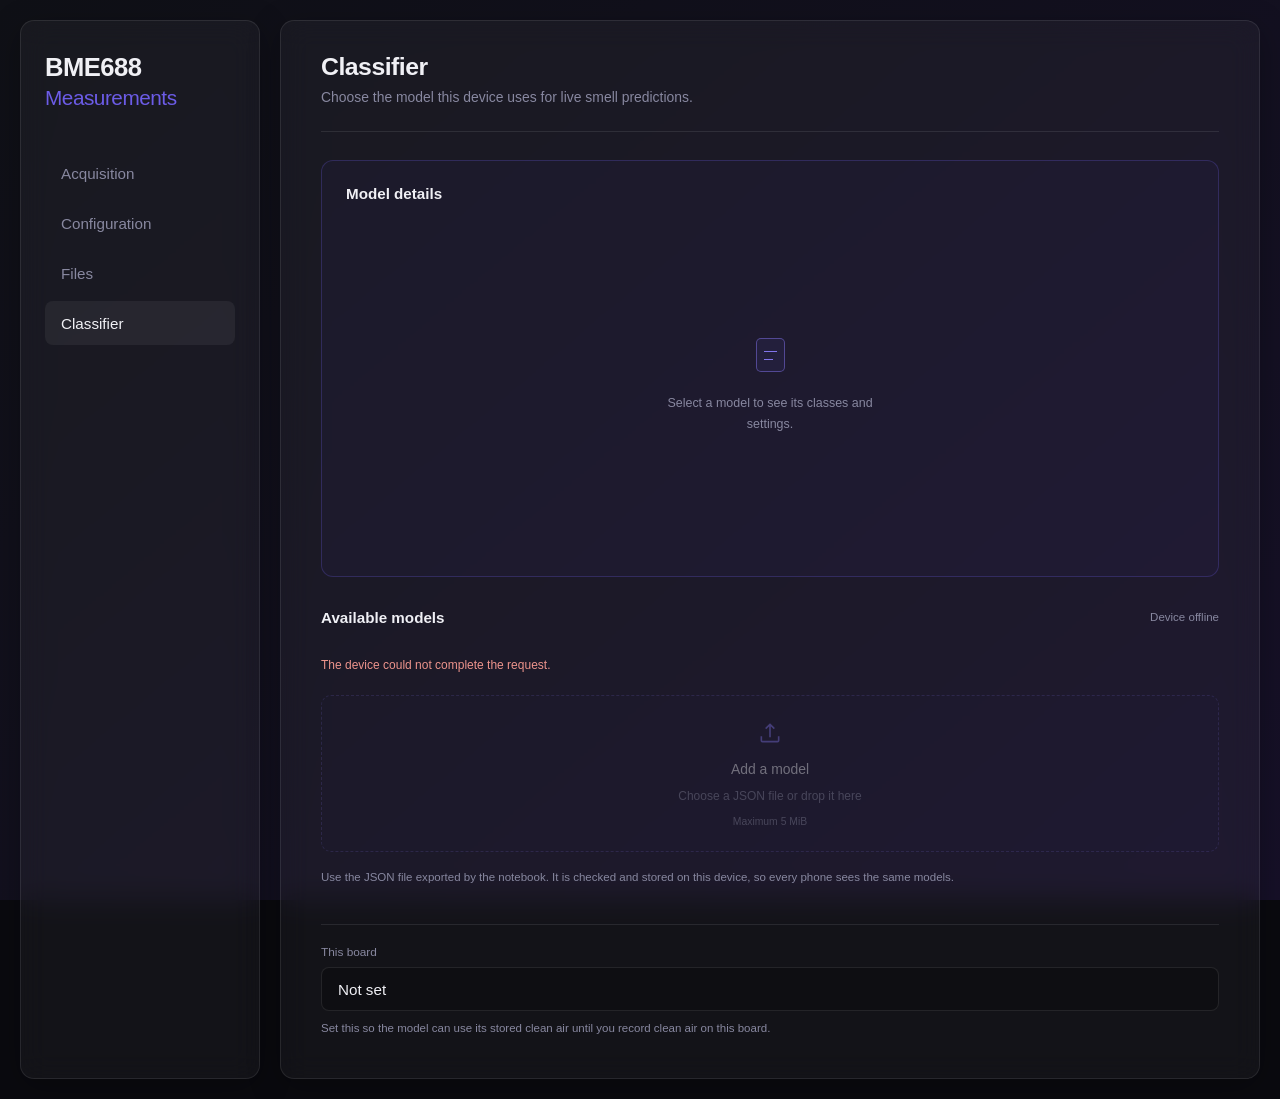
==== commit 19c6a197: "added classifier on the pi with live predictions and clean air" ====
--- a/interface/classifier.html
+++ b/interface/classifier.html
@@ -36,7 +36,7 @@
                 <div class="classifier-page-header">
                     <div>
                         <h1 id="classifier-heading">Classifier</h1>
-                        <p>Choose a model for live smell predictions.</p>
+                        <p>Choose the model this device uses for live smell predictions.</p>
                     </div>
                 </div>
 
@@ -90,7 +90,12 @@
                                 <small>Maximum 5 MiB</small>
                                 <input id="classifier-file" type="file" accept=".json,application/json">
                             </label>
-                            <p class="classifier-profile-note classifier-upload-note">Include profile_requirements with each profile's settings and sensor count. Sensor positions are matched automatically.</p>
+                            <p class="classifier-profile-note classifier-upload-note">Use the JSON file exported by the notebook. It is checked and stored on this device, so every phone sees the same models.</p>
+                        </div>
+                        <div class="classifier-board">
+                            <label for="classifier-board">This board</label>
+                            <select id="classifier-board"><option value="">Not set</option></select>
+                            <p id="classifier-board-note" class="classifier-profile-note"></p>
                         </div>
                     </section>
                 </div>
--- a/interface/css/classifier.css
+++ b/interface/css/classifier.css
@@ -410,6 +410,93 @@
 .prediction-panel summary:focus-visible,
 .mobile-nav-links a:focus-visible { outline: 2px solid var(--primary-h); outline-offset: 4px; }
 
+/* clean-air reference, checks and warnings */
+.prediction-reference {
+    display: flex;
+    align-items: center;
+    justify-content: space-between;
+    gap: 1rem;
+    padding: 1rem 0;
+    border-top: 1px solid var(--glass-border);
+}
+.prediction-reference[hidden] { display: none; }
+.prediction-reference-copy { display: flex; flex-direction: column; gap: 0.3rem; min-width: 0; }
+.prediction-reference-copy strong { font-size: 0.82rem; font-weight: 500; overflow-wrap: anywhere; }
+.prediction-reference-note { color: var(--muted); font-size: 0.72rem; line-height: 1.55; }
+.prediction-reference[data-state="none"] strong,
+.prediction-reference[data-state="model"] .prediction-reference-note { color: #e0aa71; }
+.prediction-reference[data-state="recording"] strong { color: var(--primary-h); }
+.prediction-reference-message { color: var(--success); font-size: 0.72rem; line-height: 1.55; }
+.prediction-reference-message.is-error { color: #ed948c; }
+.prediction-reference button { font-family: inherit; cursor: pointer; }
+.prediction-reference button:disabled { opacity: 0.4; cursor: default; }
+.prediction-checks { border-top: 1px solid var(--glass-border); }
+.prediction-checks[hidden] { display: none; }
+.prediction-checks summary {
+    display: flex;
+    align-items: center;
+    justify-content: space-between;
+    gap: 1rem;
+    min-height: 44px;
+    color: var(--muted);
+    font-size: 0.75rem;
+    cursor: pointer;
+    list-style: none;
+}
+.prediction-checks summary::-webkit-details-marker { display: none; }
+.prediction-checks summary:hover { color: var(--text); }
+.prediction-checks[data-state="warn"] summary { color: #e0aa71; }
+.prediction-checks[data-state="fail"] summary { color: #ed948c; }
+.prediction-checks ul { list-style: none; display: grid; gap: 0.7rem; padding-bottom: 1rem; }
+.prediction-checks li { display: flex; gap: 0.65rem; font-size: 0.75rem; line-height: 1.5; }
+.prediction-checks li > span:last-child { display: flex; flex-direction: column; gap: 0.15rem; min-width: 0; }
+.prediction-checks li strong { font-weight: 500; }
+.prediction-checks li > span:last-child > span { color: var(--muted); font-size: 0.7rem; overflow-wrap: anywhere; }
+.prediction-check-mark {
+    flex: 0 0 20px;
+    height: 20px;
+    display: grid;
+    place-items: center;
+    border-radius: 50%;
+    font-size: 0.65rem;
+    font-weight: 700;
+    color: var(--success);
+    background: rgba(0,184,148,0.1);
+}
+.prediction-checks li.is-warn .prediction-check-mark { color: #e0aa71; background: rgba(224,170,113,0.12); }
+.prediction-checks li.is-fail .prediction-check-mark { color: #ed948c; background: rgba(231,76,60,0.12); }
+.prediction-warnings {
+    list-style: none;
+    display: grid;
+    gap: 0.4rem;
+    margin-top: 0.9rem;
+    padding: 0.7rem 0.8rem;
+    border: 1px solid rgba(224,170,113,0.25);
+    border-radius: 8px;
+    color: #e0aa71;
+    font-size: 0.72rem;
+    line-height: 1.55;
+}
+.prediction-link-button {
+    display: inline-flex;
+    align-items: center;
+    min-height: 44px;
+    padding: 0;
+    border: 0;
+    background: transparent;
+    font-family: inherit;
+    cursor: pointer;
+}
+.classifier-board { display: grid; gap: 0.5rem; margin-top: 1.5rem; padding-top: 1.25rem; border-top: 1px solid var(--glass-border); }
+.classifier-board label { color: var(--muted); font-size: 0.74rem; font-weight: 500; }
+.classifier-board select { width: 100%; min-height: 44px; }
+.classifier-board .classifier-profile-note { margin-top: 0; }
+.air-steps { display: grid; gap: 0.45rem; padding-left: 1.1rem; color: var(--muted); font-size: 0.78rem; line-height: 1.55; }
+.session-form > p.air-warning { padding: 0.75rem; border: 1px solid rgba(224,170,113,0.25); border-radius: 8px; color: #e0aa71; font-size: 0.75rem; line-height: 1.6; }
+.session-form > p.air-warning[hidden] { display: none; }
+.air-dialog .session-error:empty { display: none; }
+.air-dialog .session-actions button:disabled { opacity: 0.45; cursor: default; }
+
 @keyframes prediction-pulse { 50% { border-color: rgba(129,116,235,0.5); background: rgba(108,92,231,0.15); } }
 
 @media (min-width: 1101px) {
@@ -443,6 +530,8 @@
     .prediction-confidence strong { font-size: 1.9rem; }
     .prediction-confidence > span { font-size: 0.6rem; }
     .prediction-placeholder { min-height: 260px; }
+    .prediction-reference { align-items: flex-start; flex-direction: column; }
+    .prediction-reference button { width: 100%; }
     .prediction-demo-controls { grid-template-columns: minmax(0, 1fr); gap: 0.65rem; }
     .prediction-demo-controls select { min-height: 44px; font-size: 1rem; }
     .classifier-panel { padding: 1.25rem; min-height: calc(100dvh - var(--topbar-h) - 2rem); }
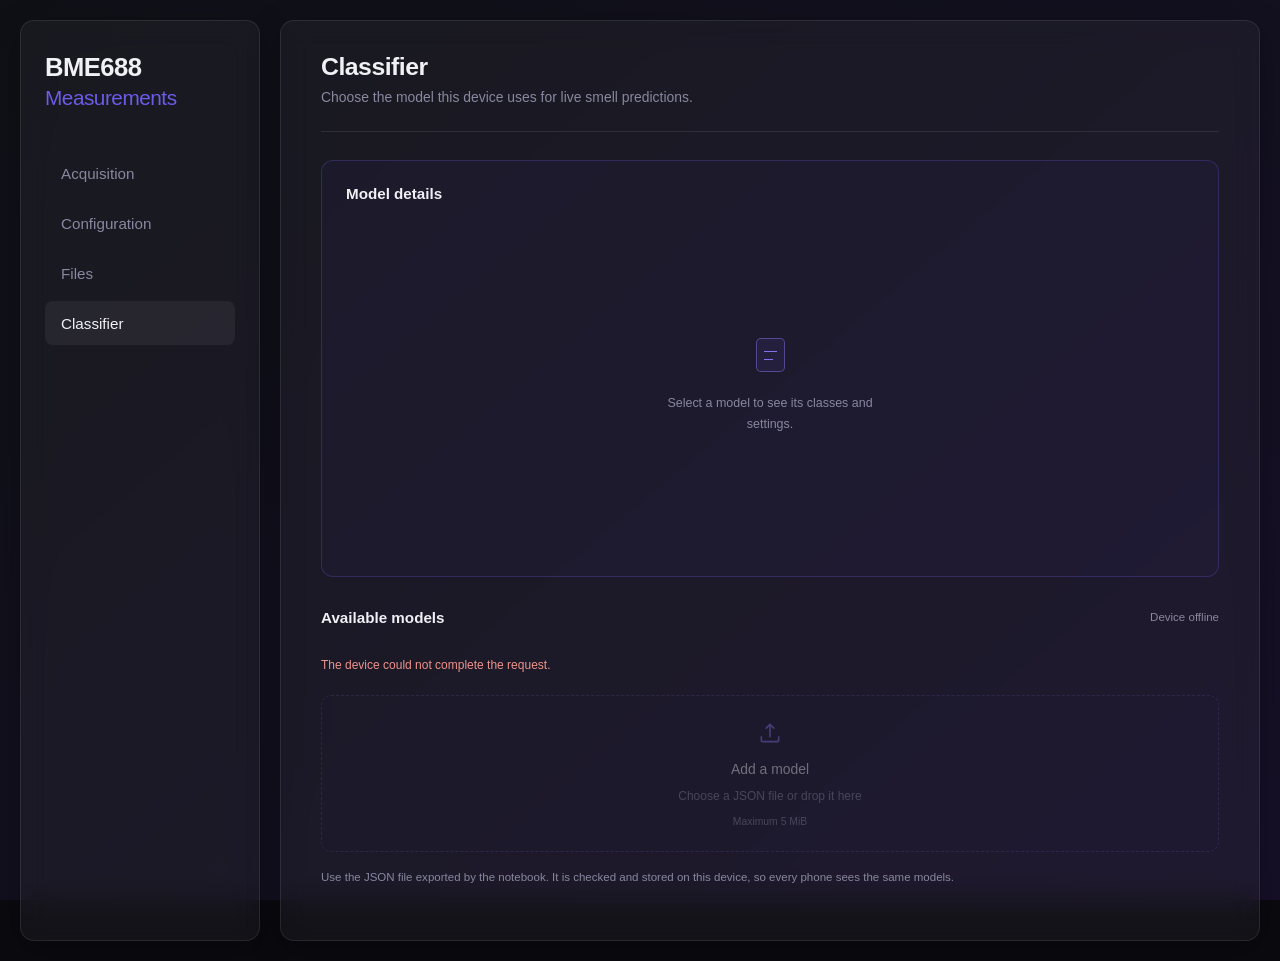
==== commit bf131a49: "removed board selection, cleaned comments" ====
--- a/interface/classifier.html
+++ b/interface/classifier.html
@@ -92,11 +92,6 @@
                             </label>
                             <p class="classifier-profile-note classifier-upload-note">Use the JSON file exported by the notebook. It is checked and stored on this device, so every phone sees the same models.</p>
                         </div>
-                        <div class="classifier-board">
-                            <label for="classifier-board">This board</label>
-                            <select id="classifier-board"><option value="">Not set</option></select>
-                            <p id="classifier-board-note" class="classifier-profile-note"></p>
-                        </div>
                     </section>
                 </div>
             </section>
--- a/interface/css/classifier.css
+++ b/interface/css/classifier.css
@@ -410,7 +410,7 @@
 .prediction-panel summary:focus-visible,
 .mobile-nav-links a:focus-visible { outline: 2px solid var(--primary-h); outline-offset: 4px; }
 
-/* clean-air reference, checks and warnings */
+/* clean air and checks */
 .prediction-reference {
     display: flex;
     align-items: center;
@@ -423,8 +423,7 @@
 .prediction-reference-copy { display: flex; flex-direction: column; gap: 0.3rem; min-width: 0; }
 .prediction-reference-copy strong { font-size: 0.82rem; font-weight: 500; overflow-wrap: anywhere; }
 .prediction-reference-note { color: var(--muted); font-size: 0.72rem; line-height: 1.55; }
-.prediction-reference[data-state="none"] strong,
-.prediction-reference[data-state="model"] .prediction-reference-note { color: #e0aa71; }
+.prediction-reference[data-state="none"] strong { color: #e0aa71; }
 .prediction-reference[data-state="recording"] strong { color: var(--primary-h); }
 .prediction-reference-message { color: var(--success); font-size: 0.72rem; line-height: 1.55; }
 .prediction-reference-message.is-error { color: #ed948c; }
@@ -487,10 +486,6 @@
     font-family: inherit;
     cursor: pointer;
 }
-.classifier-board { display: grid; gap: 0.5rem; margin-top: 1.5rem; padding-top: 1.25rem; border-top: 1px solid var(--glass-border); }
-.classifier-board label { color: var(--muted); font-size: 0.74rem; font-weight: 500; }
-.classifier-board select { width: 100%; min-height: 44px; }
-.classifier-board .classifier-profile-note { margin-top: 0; }
 .air-steps { display: grid; gap: 0.45rem; padding-left: 1.1rem; color: var(--muted); font-size: 0.78rem; line-height: 1.55; }
 .session-form > p.air-warning { padding: 0.75rem; border: 1px solid rgba(224,170,113,0.25); border-radius: 8px; color: #e0aa71; font-size: 0.75rem; line-height: 1.6; }
 .session-form > p.air-warning[hidden] { display: none; }
